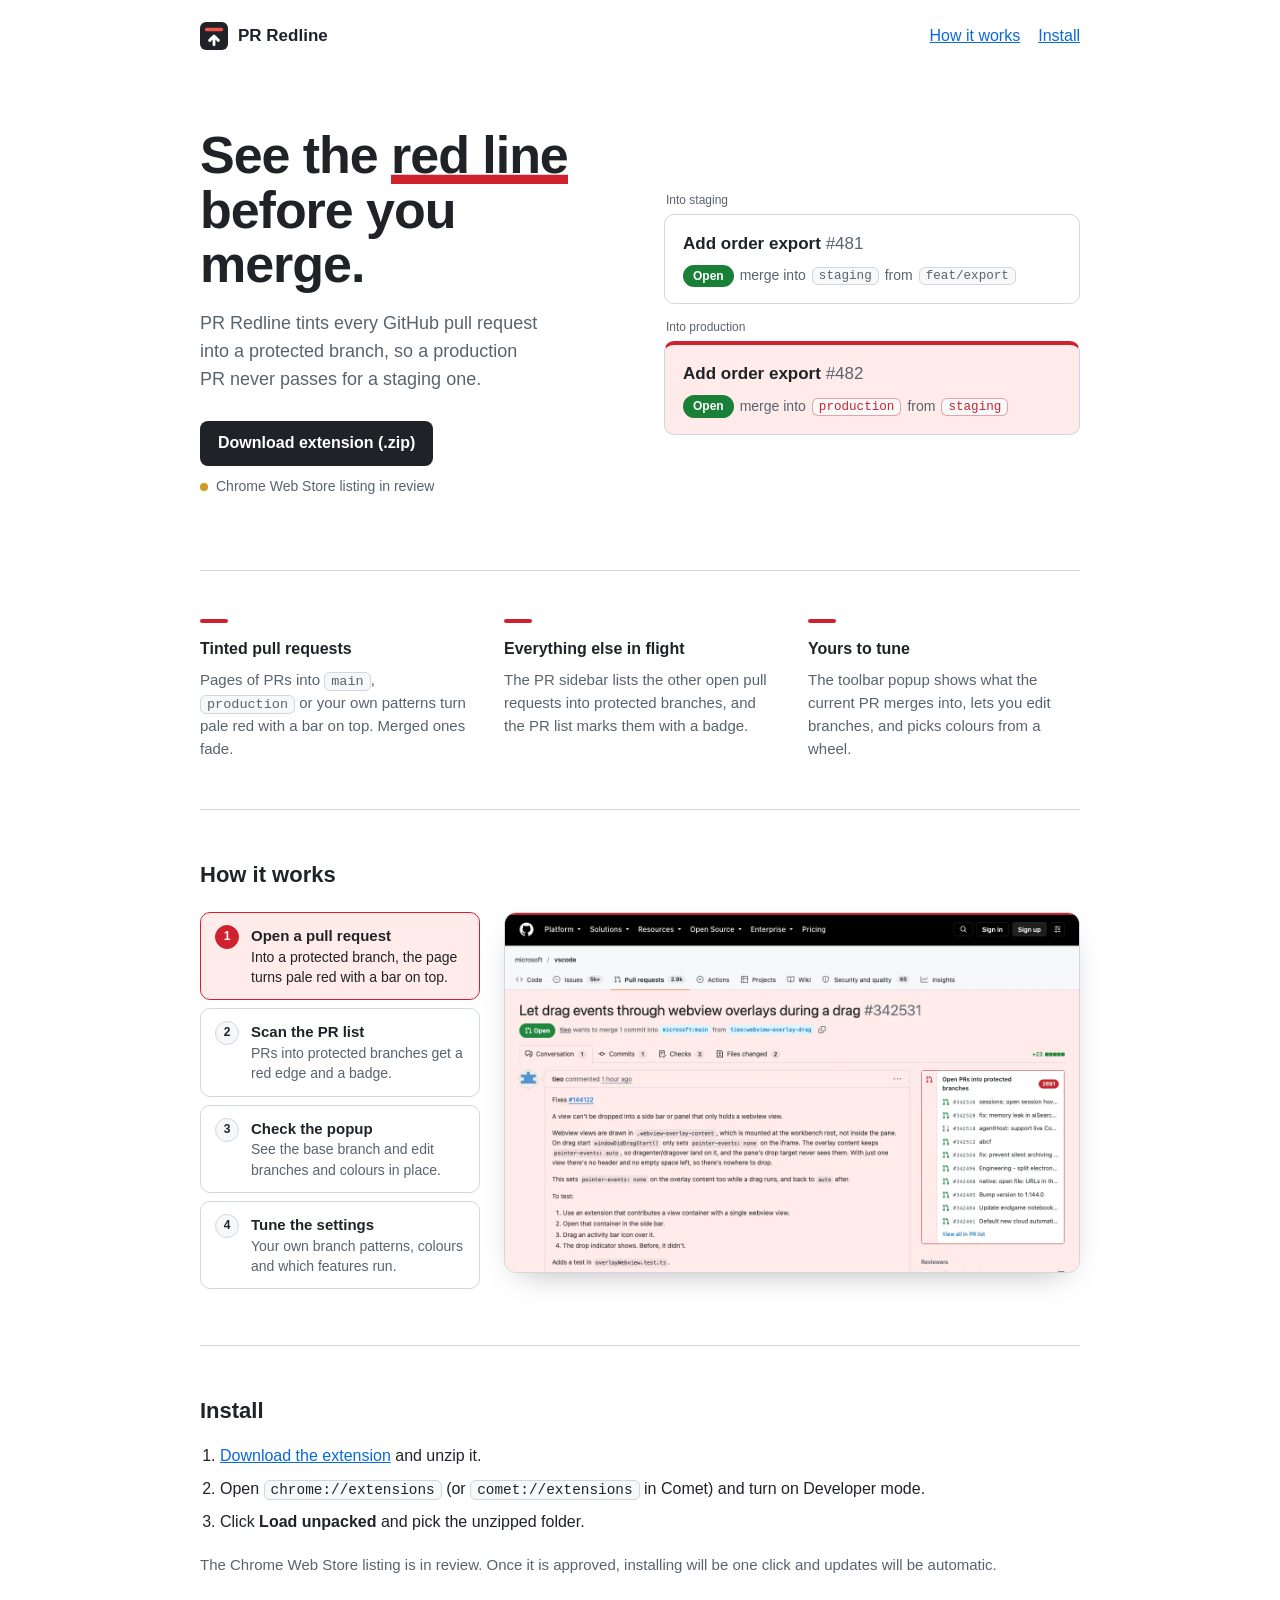
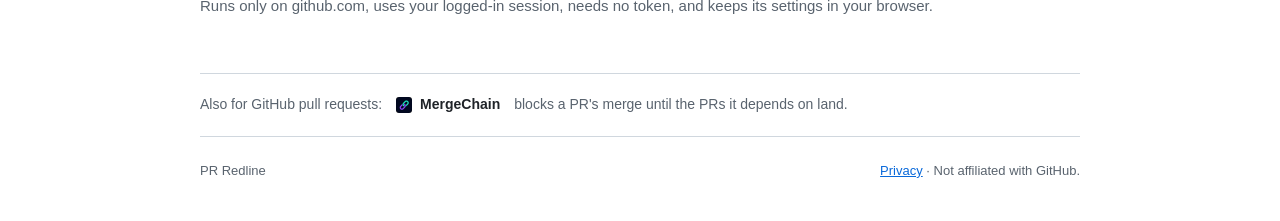
==== docs/index.html @ 275f93c8 "Add How it works gallery with step tabs and full-size zoom Co-Authored-By: Claude Code <noreply@anth" ====
<!doctype html>
<html lang="en">
  <head>
    <meta charset="utf-8" />
    <meta name="viewport" content="width=device-width, initial-scale=1" />
    <title>PR Redline</title>
    <meta name="description" content="A browser extension that tints GitHub pull requests into protected branches, so a production PR never passes for a staging one." />
    <link rel="icon" href="favicon.png" />
    <style>
      :root {
        color-scheme: light dark;
        --fg: #1f2328; --muted: #59636e; --border: #d0d7de; --canvas: #ffffff; --subtle: #f6f8fa;
        --accent: #0969da; --red: #cf222e; --tint: #ffebe9; --ok: #1a7f37;
      }
      @media (prefers-color-scheme: dark) {
        :root {
          --fg: #e6edf3; --muted: #8b949e; --border: #30363d; --canvas: #0d1117; --subtle: #161b22;
          --accent: #2f81f7; --red: #f85149; --tint: #2d1215; --ok: #3fb950;
        }
      }
      * { box-sizing: border-box; }
      body { margin: 0; background: var(--canvas); color: var(--fg); font: 16px/1.55 -apple-system, BlinkMacSystemFont, 'Segoe UI', sans-serif; }
      code { font: 0.9em ui-monospace, SFMono-Regular, Menlo, monospace; padding: 1px 6px; border-radius: 6px; background: var(--subtle); border: 1px solid var(--border); }
      a { color: var(--accent); }
      .wrap { max-width: 920px; margin: 0 auto; padding: 0 20px; }

      .top { display: flex; align-items: center; justify-content: space-between; padding: 22px 0; }
      .nav { display: flex; gap: 18px; }
      .brand { display: flex; align-items: center; gap: 10px; font-weight: 700; font-size: 17px; color: inherit; text-decoration: none; }

      .hero { display: grid; grid-template-columns: 1fr 1fr; gap: 48px; align-items: center; padding: 56px 0 72px; }
      h1 { font-size: clamp(34px, 5vw, 52px); line-height: 1.05; letter-spacing: -0.02em; margin: 0 0 18px; }
      h1 span { box-shadow: inset 0 -0.18em 0 var(--red); }
      .lead { font-size: 18px; color: var(--muted); margin: 0 0 28px; max-width: 34ch; }
      .actions { display: flex; flex-wrap: wrap; align-items: center; gap: 10px 14px; }
      .review { display: inline-flex; align-items: center; gap: 8px; font-size: 14px; color: var(--muted); }
      .review::before { content: ""; width: 8px; height: 8px; border-radius: 50%; background: #d29922; }
      .cta { display: inline-block; padding: 10px 18px; border-radius: 8px; background: var(--fg); color: var(--canvas); font-weight: 600; text-decoration: none; }

      /* Two PR headers, before and after: the product in one picture. */
      .demo { display: grid; gap: 14px; }
      .pr { border: 1px solid var(--border); border-radius: 10px; padding: 16px 18px; background: var(--canvas); font-size: 14px; }
      .pr.hot { background: var(--tint); border-top: 4px solid var(--red); }
      .pr .title { font-size: 17px; font-weight: 600; margin-bottom: 8px; }
      .pr .title b { color: var(--muted); font-weight: 400; }
      .pr .meta { display: flex; flex-wrap: wrap; align-items: center; gap: 6px; color: var(--muted); }
      .state { padding: 2px 10px; border-radius: 999px; background: var(--ok); color: #fff; font-weight: 600; font-size: 12px; }
      .pr.hot .meta code { color: var(--red); border-color: color-mix(in srgb, var(--red) 40%, transparent); }
      .label { font-size: 12px; color: var(--muted); margin: 0 0 4px 2px; }

      .features { display: grid; grid-template-columns: repeat(3, 1fr); gap: 32px; padding: 48px 0; border-top: 1px solid var(--border); }
      .features h2 { font-size: 16px; margin: 0 0 6px; }
      .features p { margin: 0; color: var(--muted); font-size: 15px; }
      .features i { display: block; width: 28px; height: 4px; border-radius: 2px; background: var(--red); margin-bottom: 14px; }

      /* How it works: numbered steps drive one large screenshot; click it to zoom. */
      .how { padding: 48px 0 56px; border-top: 1px solid var(--border); }
      .how h2 { font-size: 22px; margin: 0 0 20px; }
      .tour { display: grid; grid-template-columns: 280px 1fr; gap: 24px; align-items: start; }
      .steps { list-style: none; margin: 0; padding: 0; display: grid; gap: 8px; }
      .steps button { display: flex; gap: 12px; width: 100%; text-align: left; padding: 12px 14px; border: 1px solid var(--border); border-radius: 10px; background: var(--canvas); color: var(--muted); font: inherit; font-size: 14px; line-height: 1.45; cursor: pointer; }
      .steps button:hover { background: var(--subtle); }
      .steps button[aria-selected="true"] { border-color: var(--red); background: var(--tint); color: var(--fg); }
      .steps b { flex: none; display: grid; place-items: center; width: 24px; height: 24px; border-radius: 50%; background: var(--subtle); border: 1px solid var(--border); font-size: 12px; color: var(--fg); }
      .steps button[aria-selected="true"] b { background: var(--red); border-color: var(--red); color: #fff; }
      .steps strong { display: block; color: var(--fg); font-size: 15px; }
      .stage { display: block; padding: 0; border: 1px solid var(--border); border-radius: 12px; overflow: hidden; background: var(--subtle); cursor: zoom-in; box-shadow: 0 12px 32px -16px rgb(0 0 0 / 0.35); }
      .stage img { display: block; width: 100%; height: auto; transition: opacity 0.18s; }
      .stage img.swap { opacity: 0; }
      .zoom { padding: 0; border: 0; border-radius: 12px; max-width: min(1280px, 96vw); background: var(--canvas); }
      .zoom::backdrop { background: rgb(0 0 0 / 0.7); }
      .zoom img { display: block; width: 100%; height: auto; }
      .zoom form { position: absolute; top: 8px; right: 8px; }
      .zoom form button { width: 32px; height: 32px; border: 0; border-radius: 50%; background: rgb(0 0 0 / 0.6); color: #fff; font-size: 20px; line-height: 1; cursor: pointer; }

      .install { padding: 48px 0 56px; border-top: 1px solid var(--border); }
      .install h2 { font-size: 22px; margin: 0 0 16px; }
      .install ol { margin: 0; padding-left: 20px; display: grid; gap: 8px; }
      .install p { color: var(--muted); margin: 18px 0 0; font-size: 15px; }

      footer { padding: 24px 0 40px; border-top: 1px solid var(--border); color: var(--muted); font-size: 13px; display: flex; flex-wrap: wrap; justify-content: space-between; gap: 8px; }

      /* Sibling tools by the same author: one quiet row above the footer. */
      .stack { display: flex; flex-wrap: wrap; align-items: center; gap: 6px 14px; padding: 20px 0; border-top: 1px solid var(--border); color: var(--muted); font-size: 14px; }
      .stack a { display: inline-flex; align-items: center; gap: 8px; color: var(--fg); font-weight: 600; text-decoration: none; }
      .stack a:hover { text-decoration: underline; }
      .stack img { border-radius: 3px; }

      @media (max-width: 720px) {
        .hero { grid-template-columns: 1fr; gap: 36px; padding: 32px 0 48px; }
        .features { grid-template-columns: 1fr; gap: 24px; }
        .tour { grid-template-columns: 1fr; }
        .stage { order: -1; }
      }
      @media (prefers-reduced-motion: reduce) { .stage img { transition: none; } }
    </style>
  </head>
  <body>
    <div class="wrap">
      <header class="top">
        <a class="brand" href="#"><img src="icon.svg" width="28" height="28" alt="" />PR Redline</a>
        <nav class="nav"><a href="#how">How it works</a><a href="#install">Install</a></nav>
      </header>

      <main>
        <section class="hero">
          <div>
            <h1>See the <span>red line</span> before you merge.</h1>
            <p class="lead">PR Redline tints every GitHub pull request into a protected branch, so a production PR never passes for a staging one.</p>
            <div class="actions">
              <a class="cta" href="https://github.com/oleg-koval/production-pr-warning/releases/download/v1.4.0/pr-redline-1.4.0.zip">Download extension (.zip)</a>
              <span class="review">Chrome Web Store listing in review</span>
            </div>
          </div>
          <div class="demo" aria-label="Example: the same pull request header with and without the redline">
            <div>
              <p class="label">Into staging</p>
              <div class="pr">
                <div class="title">Add order export <b>#481</b></div>
                <div class="meta"><span class="state">Open</span> merge into <code>staging</code> from <code>feat/export</code></div>
              </div>
            </div>
            <div>
              <p class="label">Into production</p>
              <div class="pr hot">
                <div class="title">Add order export <b>#482</b></div>
                <div class="meta"><span class="state">Open</span> merge into <code>production</code> from <code>staging</code></div>
              </div>
            </div>
          </div>
        </section>

        <section class="features" aria-label="Features">
          <div>
            <i></i>
            <h2>Tinted pull requests</h2>
            <p>Pages of PRs into <code>main</code>, <code>production</code> or your own patterns turn pale red with a bar on top. Merged ones fade.</p>
          </div>
          <div>
            <i></i>
            <h2>Everything else in flight</h2>
            <p>The PR sidebar lists the other open pull requests into protected branches, and the PR list marks them with a badge.</p>
          </div>
          <div>
            <i></i>
            <h2>Yours to tune</h2>
            <p>The toolbar popup shows what the current PR merges into, lets you edit branches, and picks colours from a wheel.</p>
          </div>
        </section>

        <section class="how" id="how" aria-label="How it works">
          <h2>How it works</h2>
          <div class="tour">
            <ol class="steps" role="tablist">
              <li><button role="tab" aria-selected="true" data-shot="shots/01-pull.webp" data-alt="A GitHub pull request into production, tinted pale red with a red bar on top"><b>1</b><span><strong>Open a pull request</strong>Into a protected branch, the page turns pale red with a bar on top.</span></button></li>
              <li><button role="tab" aria-selected="false" data-shot="shots/02-list.webp" data-alt="The GitHub pull request list with protected-base PRs marked by a red edge and badge"><b>2</b><span><strong>Scan the PR list</strong>PRs into protected branches get a red edge and a badge.</span></button></li>
              <li><button role="tab" aria-selected="false" data-shot="shots/03-popup.webp" data-alt="The toolbar popup showing the base branch, protected branches and colours"><b>3</b><span><strong>Check the popup</strong>See the base branch and edit branches and colours in place.</span></button></li>
              <li><button role="tab" aria-selected="false" data-shot="shots/04-options.webp" data-alt="The settings page with branch patterns and feature toggles"><b>4</b><span><strong>Tune the settings</strong>Your own branch patterns, colours and which features run.</span></button></li>
            </ol>
            <button class="stage" type="button" aria-label="Open screenshot full size">
              <img src="shots/01-pull.webp" width="1280" height="800" alt="A GitHub pull request into production, tinted pale red with a red bar on top" />
            </button>
          </div>
          <dialog class="zoom" aria-label="Screenshot full size">
            <form method="dialog"><button aria-label="Close">×</button></form>
            <img alt="" />
          </dialog>
        </section>

        <section class="install" id="install">
          <h2>Install</h2>
          <ol>
            <li><a href="https://github.com/oleg-koval/production-pr-warning/releases/download/v1.4.0/pr-redline-1.4.0.zip">Download the extension</a> and unzip it.</li>
            <li>Open <code>chrome://extensions</code> (or <code>comet://extensions</code> in Comet) and turn on Developer mode.</li>
            <li>Click <strong>Load unpacked</strong> and pick the unzipped folder.</li>
          </ol>
          <p>The Chrome Web Store listing is in review. Once it is approved, installing will be one click and updates will be automatic.</p>
          <p>Runs only on github.com, uses your logged-in session, needs no token, and keeps its settings in your browser.</p>
        </section>
      </main>

      <aside class="stack" aria-label="Related tools">
        <span>Also for GitHub pull requests:</span>
        <a href="https://mergechain.dev"><img src="mergechain-32.png" width="16" height="16" alt="" />MergeChain</a>
        <span>blocks a PR's merge until the PRs it depends on land.</span>
      </aside>

      <footer>
        <span>PR Redline</span>
        <span><a href="privacy.html">Privacy</a> · Not affiliated with GitHub.</span>
      </footer>
    </div>
    <script>
      const tabs = [...document.querySelectorAll('.steps button')];
      const shot = document.querySelector('.stage img');
      const zoom = document.querySelector('.zoom');
      // Preload so switching steps never flashes an empty frame.
      tabs.forEach((t) => { new Image().src = t.dataset.shot; });

      function select(tab) {
        tabs.forEach((t) => t.setAttribute('aria-selected', String(t === tab)));
        if (shot.getAttribute('src') === tab.dataset.shot) return;
        shot.classList.add('swap');
        setTimeout(() => {
          shot.src = tab.dataset.shot;
          shot.alt = tab.dataset.alt;
          shot.classList.remove('swap');
        }, 180);
      }

      tabs.forEach((t, i) => {
        t.addEventListener('click', () => select(t));
        t.addEventListener('keydown', (e) => {
          const step = { ArrowDown: 1, ArrowRight: 1, ArrowUp: -1, ArrowLeft: -1 }[e.key];
          if (!step) return;
          e.preventDefault();
          const next = tabs[(i + step + tabs.length) % tabs.length];
          next.focus();
          select(next);
        });
      });

      document.querySelector('.stage').addEventListener('click', () => {
        const img = zoom.querySelector('img');
        img.src = shot.src;
        img.alt = shot.alt;
        zoom.showModal();
      });
      zoom.addEventListener('click', (e) => { if (e.target === zoom) zoom.close(); });
    </script>
  </body>
</html>
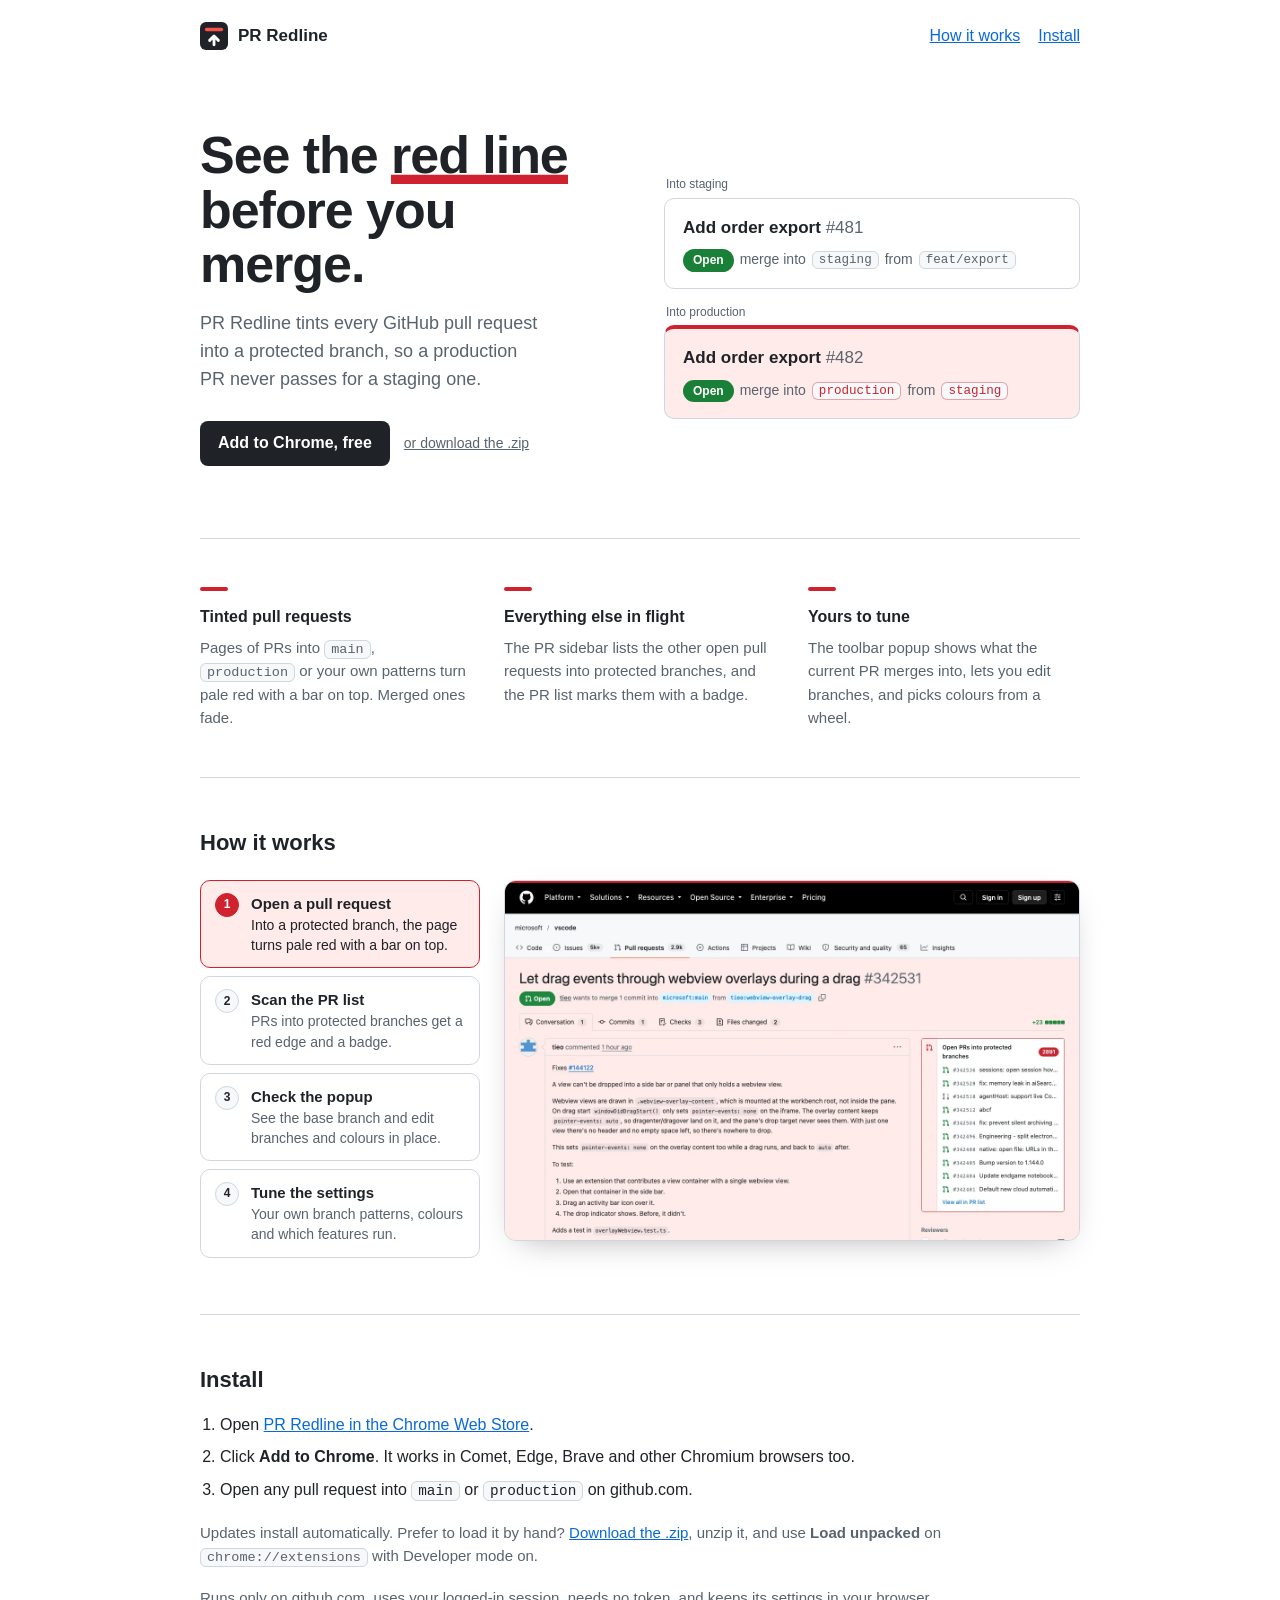
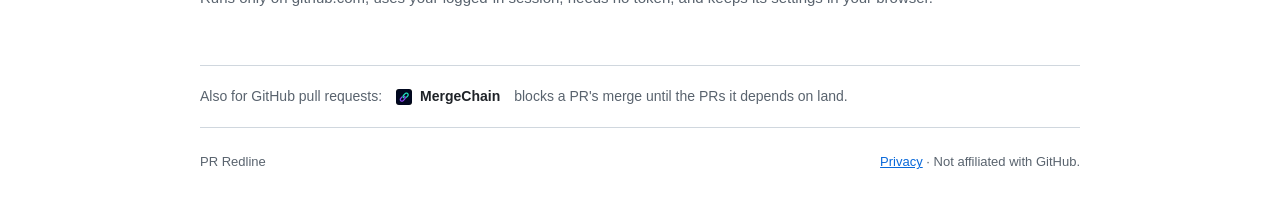
==== commit 931ee1a3: "docs: point install at the approved Chrome Web Store listing Co-Authored-By: Claude Code <noreply@an" ====
--- a/docs/index.html
+++ b/docs/index.html
@@ -33,8 +33,7 @@
       h1 span { box-shadow: inset 0 -0.18em 0 var(--red); }
       .lead { font-size: 18px; color: var(--muted); margin: 0 0 28px; max-width: 34ch; }
       .actions { display: flex; flex-wrap: wrap; align-items: center; gap: 10px 14px; }
-      .review { display: inline-flex; align-items: center; gap: 8px; font-size: 14px; color: var(--muted); }
-      .review::before { content: ""; width: 8px; height: 8px; border-radius: 50%; background: #d29922; }
+      .alt { font-size: 14px; color: var(--muted); }
       .cta { display: inline-block; padding: 10px 18px; border-radius: 8px; background: var(--fg); color: var(--canvas); font-weight: 600; text-decoration: none; }
 
       /* Two PR headers, before and after: the product in one picture. */
@@ -108,8 +107,8 @@
             <h1>See the <span>red line</span> before you merge.</h1>
             <p class="lead">PR Redline tints every GitHub pull request into a protected branch, so a production PR never passes for a staging one.</p>
             <div class="actions">
-              <a class="cta" href="https://github.com/oleg-koval/production-pr-warning/releases/download/v1.4.0/pr-redline-1.4.0.zip">Download extension (.zip)</a>
-              <span class="review">Chrome Web Store listing in review</span>
+              <a class="cta" href="https://chromewebstore.google.com/detail/pr-redline-production-pr/bddnpilanolcofleogjnpceflakmpgea">Add to Chrome, free</a>
+              <a class="alt" href="https://github.com/oleg-koval/production-pr-warning/releases/download/v1.4.0/pr-redline-1.4.0.zip">or download the .zip</a>
             </div>
           </div>
           <div class="demo" aria-label="Example: the same pull request header with and without the redline">
@@ -170,11 +169,11 @@
         <section class="install" id="install">
           <h2>Install</h2>
           <ol>
-            <li><a href="https://github.com/oleg-koval/production-pr-warning/releases/download/v1.4.0/pr-redline-1.4.0.zip">Download the extension</a> and unzip it.</li>
-            <li>Open <code>chrome://extensions</code> (or <code>comet://extensions</code> in Comet) and turn on Developer mode.</li>
-            <li>Click <strong>Load unpacked</strong> and pick the unzipped folder.</li>
+            <li>Open <a href="https://chromewebstore.google.com/detail/pr-redline-production-pr/bddnpilanolcofleogjnpceflakmpgea">PR Redline in the Chrome Web Store</a>.</li>
+            <li>Click <strong>Add to Chrome</strong>. It works in Comet, Edge, Brave and other Chromium browsers too.</li>
+            <li>Open any pull request into <code>main</code> or <code>production</code> on github.com.</li>
           </ol>
-          <p>The Chrome Web Store listing is in review. Once it is approved, installing will be one click and updates will be automatic.</p>
+          <p>Updates install automatically. Prefer to load it by hand? <a href="https://github.com/oleg-koval/production-pr-warning/releases/download/v1.4.0/pr-redline-1.4.0.zip">Download the .zip</a>, unzip it, and use <strong>Load unpacked</strong> on <code>chrome://extensions</code> with Developer mode on.</p>
           <p>Runs only on github.com, uses your logged-in session, needs no token, and keeps its settings in your browser.</p>
         </section>
       </main>
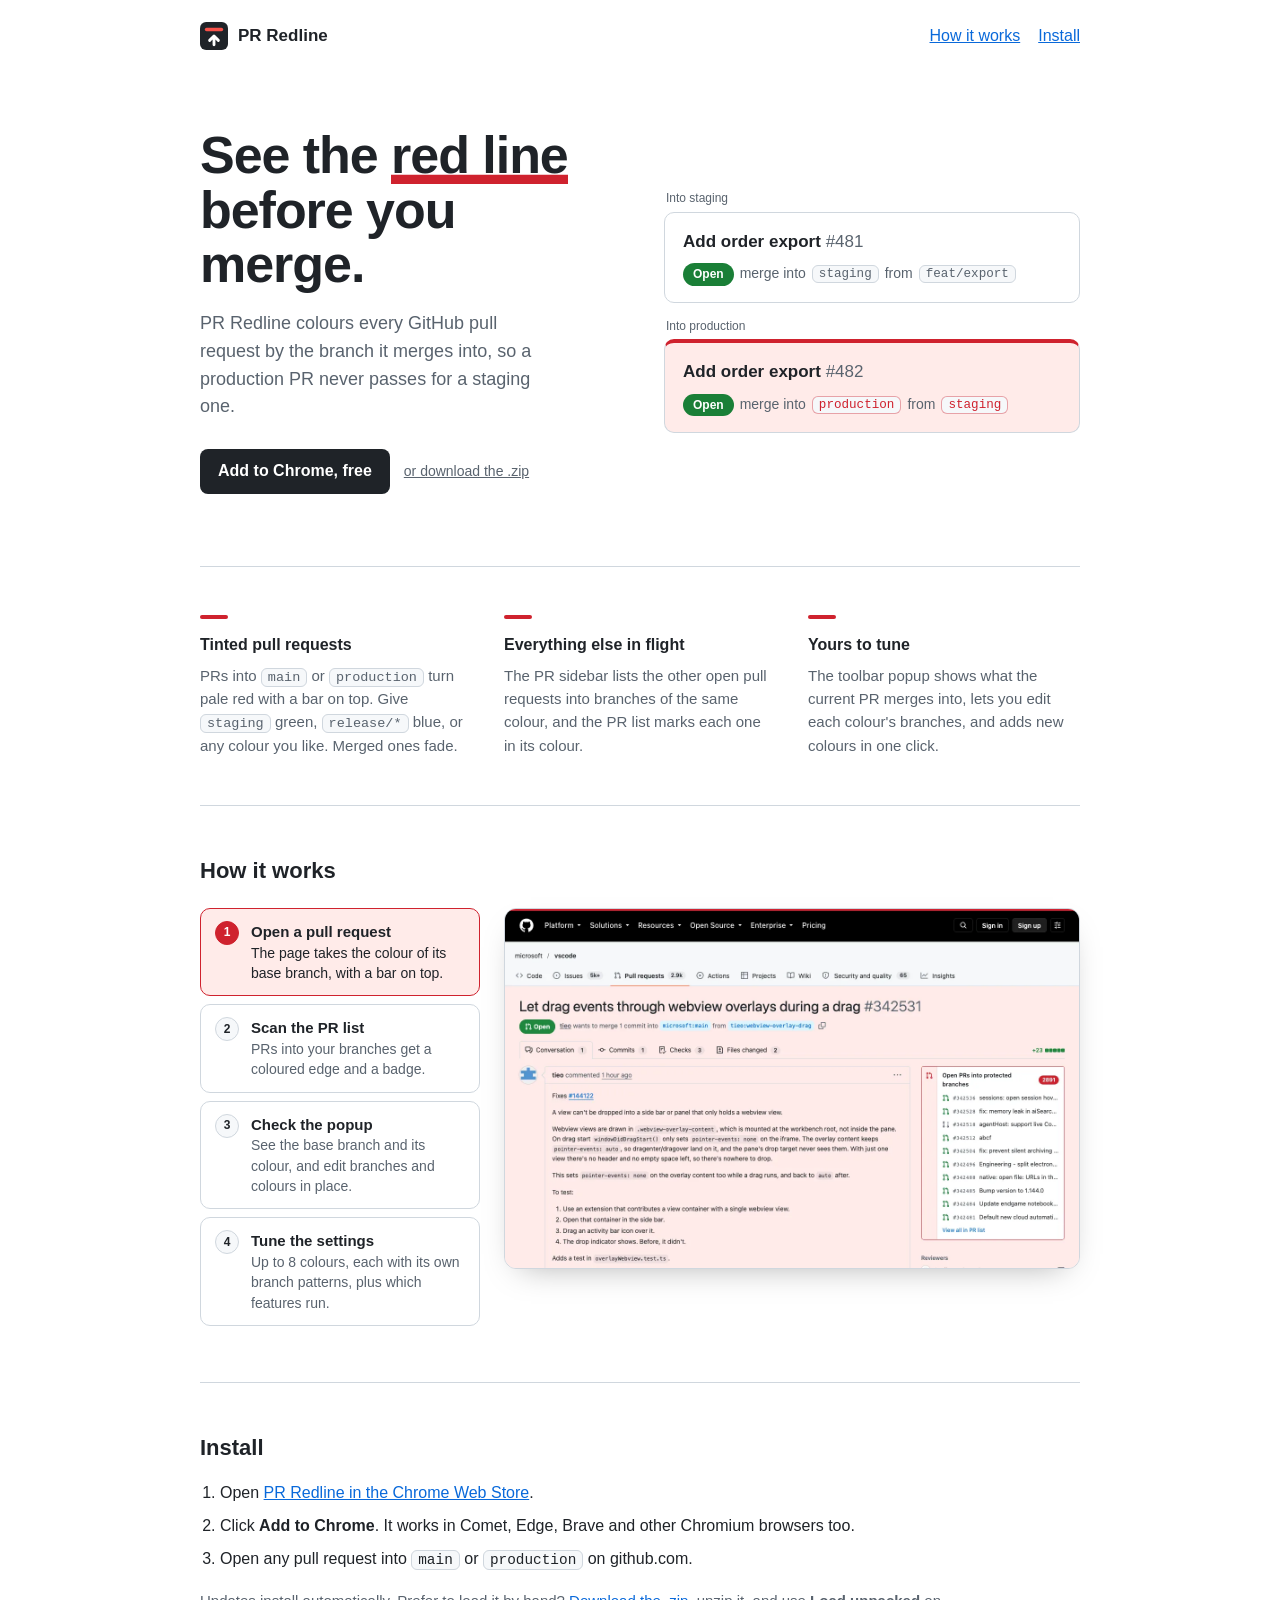
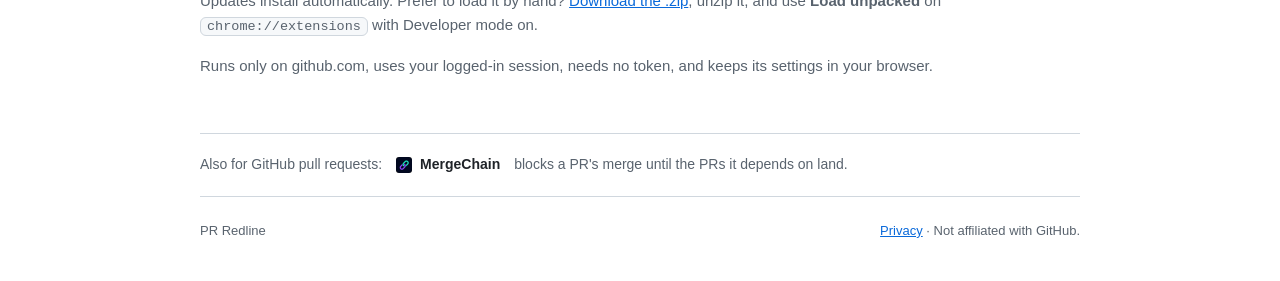
==== commit 5f50ebbc: "docs: changelog, website, store copy and screenshots for 1.5.0 The README, website and store listing" ====
--- a/docs/index.html
+++ b/docs/index.html
@@ -4,7 +4,7 @@
     <meta charset="utf-8" />
     <meta name="viewport" content="width=device-width, initial-scale=1" />
     <title>PR Redline</title>
-    <meta name="description" content="A browser extension that tints GitHub pull requests into protected branches, so a production PR never passes for a staging one." />
+    <meta name="description" content="A browser extension that colours GitHub pull requests by their base branch: red for production, green for staging, or your own colours." />
     <link rel="icon" href="favicon.png" />
     <style>
       :root {
@@ -105,10 +105,10 @@
         <section class="hero">
           <div>
             <h1>See the <span>red line</span> before you merge.</h1>
-            <p class="lead">PR Redline tints every GitHub pull request into a protected branch, so a production PR never passes for a staging one.</p>
+            <p class="lead">PR Redline colours every GitHub pull request by the branch it merges into, so a production PR never passes for a staging one.</p>
             <div class="actions">
               <a class="cta" href="https://chromewebstore.google.com/detail/pr-redline-production-pr/bddnpilanolcofleogjnpceflakmpgea">Add to Chrome, free</a>
-              <a class="alt" href="https://github.com/oleg-koval/production-pr-warning/releases/download/v1.4.0/pr-redline-1.4.0.zip">or download the .zip</a>
+              <a class="alt" href="https://github.com/oleg-koval/production-pr-warning/releases/download/v1.5.0/pr-redline-1.5.0.zip">or download the .zip</a>
             </div>
           </div>
           <div class="demo" aria-label="Example: the same pull request header with and without the redline">
@@ -133,17 +133,17 @@
           <div>
             <i></i>
             <h2>Tinted pull requests</h2>
-            <p>Pages of PRs into <code>main</code>, <code>production</code> or your own patterns turn pale red with a bar on top. Merged ones fade.</p>
+            <p>PRs into <code>main</code> or <code>production</code> turn pale red with a bar on top. Give <code>staging</code> green, <code>release/*</code> blue, or any colour you like. Merged ones fade.</p>
           </div>
           <div>
             <i></i>
             <h2>Everything else in flight</h2>
-            <p>The PR sidebar lists the other open pull requests into protected branches, and the PR list marks them with a badge.</p>
+            <p>The PR sidebar lists the other open pull requests into branches of the same colour, and the PR list marks each one in its colour.</p>
           </div>
           <div>
             <i></i>
             <h2>Yours to tune</h2>
-            <p>The toolbar popup shows what the current PR merges into, lets you edit branches, and picks colours from a wheel.</p>
+            <p>The toolbar popup shows what the current PR merges into, lets you edit each colour's branches, and adds new colours in one click.</p>
           </div>
         </section>
 
@@ -151,10 +151,10 @@
           <h2>How it works</h2>
           <div class="tour">
             <ol class="steps" role="tablist">
-              <li><button role="tab" aria-selected="true" data-shot="shots/01-pull.webp" data-alt="A GitHub pull request into production, tinted pale red with a red bar on top"><b>1</b><span><strong>Open a pull request</strong>Into a protected branch, the page turns pale red with a bar on top.</span></button></li>
-              <li><button role="tab" aria-selected="false" data-shot="shots/02-list.webp" data-alt="The GitHub pull request list with protected-base PRs marked by a red edge and badge"><b>2</b><span><strong>Scan the PR list</strong>PRs into protected branches get a red edge and a badge.</span></button></li>
-              <li><button role="tab" aria-selected="false" data-shot="shots/03-popup.webp" data-alt="The toolbar popup showing the base branch, protected branches and colours"><b>3</b><span><strong>Check the popup</strong>See the base branch and edit branches and colours in place.</span></button></li>
-              <li><button role="tab" aria-selected="false" data-shot="shots/04-options.webp" data-alt="The settings page with branch patterns and feature toggles"><b>4</b><span><strong>Tune the settings</strong>Your own branch patterns, colours and which features run.</span></button></li>
+              <li><button role="tab" aria-selected="true" data-shot="shots/01-pull.webp" data-alt="A GitHub pull request into production, tinted pale red with a red bar on top"><b>1</b><span><strong>Open a pull request</strong>The page takes the colour of its base branch, with a bar on top.</span></button></li>
+              <li><button role="tab" aria-selected="false" data-shot="shots/02-list.webp" data-alt="The GitHub pull request list with PRs marked by a coloured edge and badge"><b>2</b><span><strong>Scan the PR list</strong>PRs into your branches get a coloured edge and a badge.</span></button></li>
+              <li><button role="tab" aria-selected="false" data-shot="shots/03-popup.webp" data-alt="The toolbar popup showing the base branch, its colour and the branches in each colour"><b>3</b><span><strong>Check the popup</strong>See the base branch and its colour, and edit branches and colours in place.</span></button></li>
+              <li><button role="tab" aria-selected="false" data-shot="shots/04-options.webp" data-alt="The settings page with branch patterns and feature toggles"><b>4</b><span><strong>Tune the settings</strong>Up to 8 colours, each with its own branch patterns, plus which features run.</span></button></li>
             </ol>
             <button class="stage" type="button" aria-label="Open screenshot full size">
               <img src="shots/01-pull.webp" width="1280" height="800" alt="A GitHub pull request into production, tinted pale red with a red bar on top" />
@@ -173,7 +173,7 @@
             <li>Click <strong>Add to Chrome</strong>. It works in Comet, Edge, Brave and other Chromium browsers too.</li>
             <li>Open any pull request into <code>main</code> or <code>production</code> on github.com.</li>
           </ol>
-          <p>Updates install automatically. Prefer to load it by hand? <a href="https://github.com/oleg-koval/production-pr-warning/releases/download/v1.4.0/pr-redline-1.4.0.zip">Download the .zip</a>, unzip it, and use <strong>Load unpacked</strong> on <code>chrome://extensions</code> with Developer mode on.</p>
+          <p>Updates install automatically. Prefer to load it by hand? <a href="https://github.com/oleg-koval/production-pr-warning/releases/download/v1.5.0/pr-redline-1.5.0.zip">Download the .zip</a>, unzip it, and use <strong>Load unpacked</strong> on <code>chrome://extensions</code> with Developer mode on.</p>
           <p>Runs only on github.com, uses your logged-in session, needs no token, and keeps its settings in your browser.</p>
         </section>
       </main>
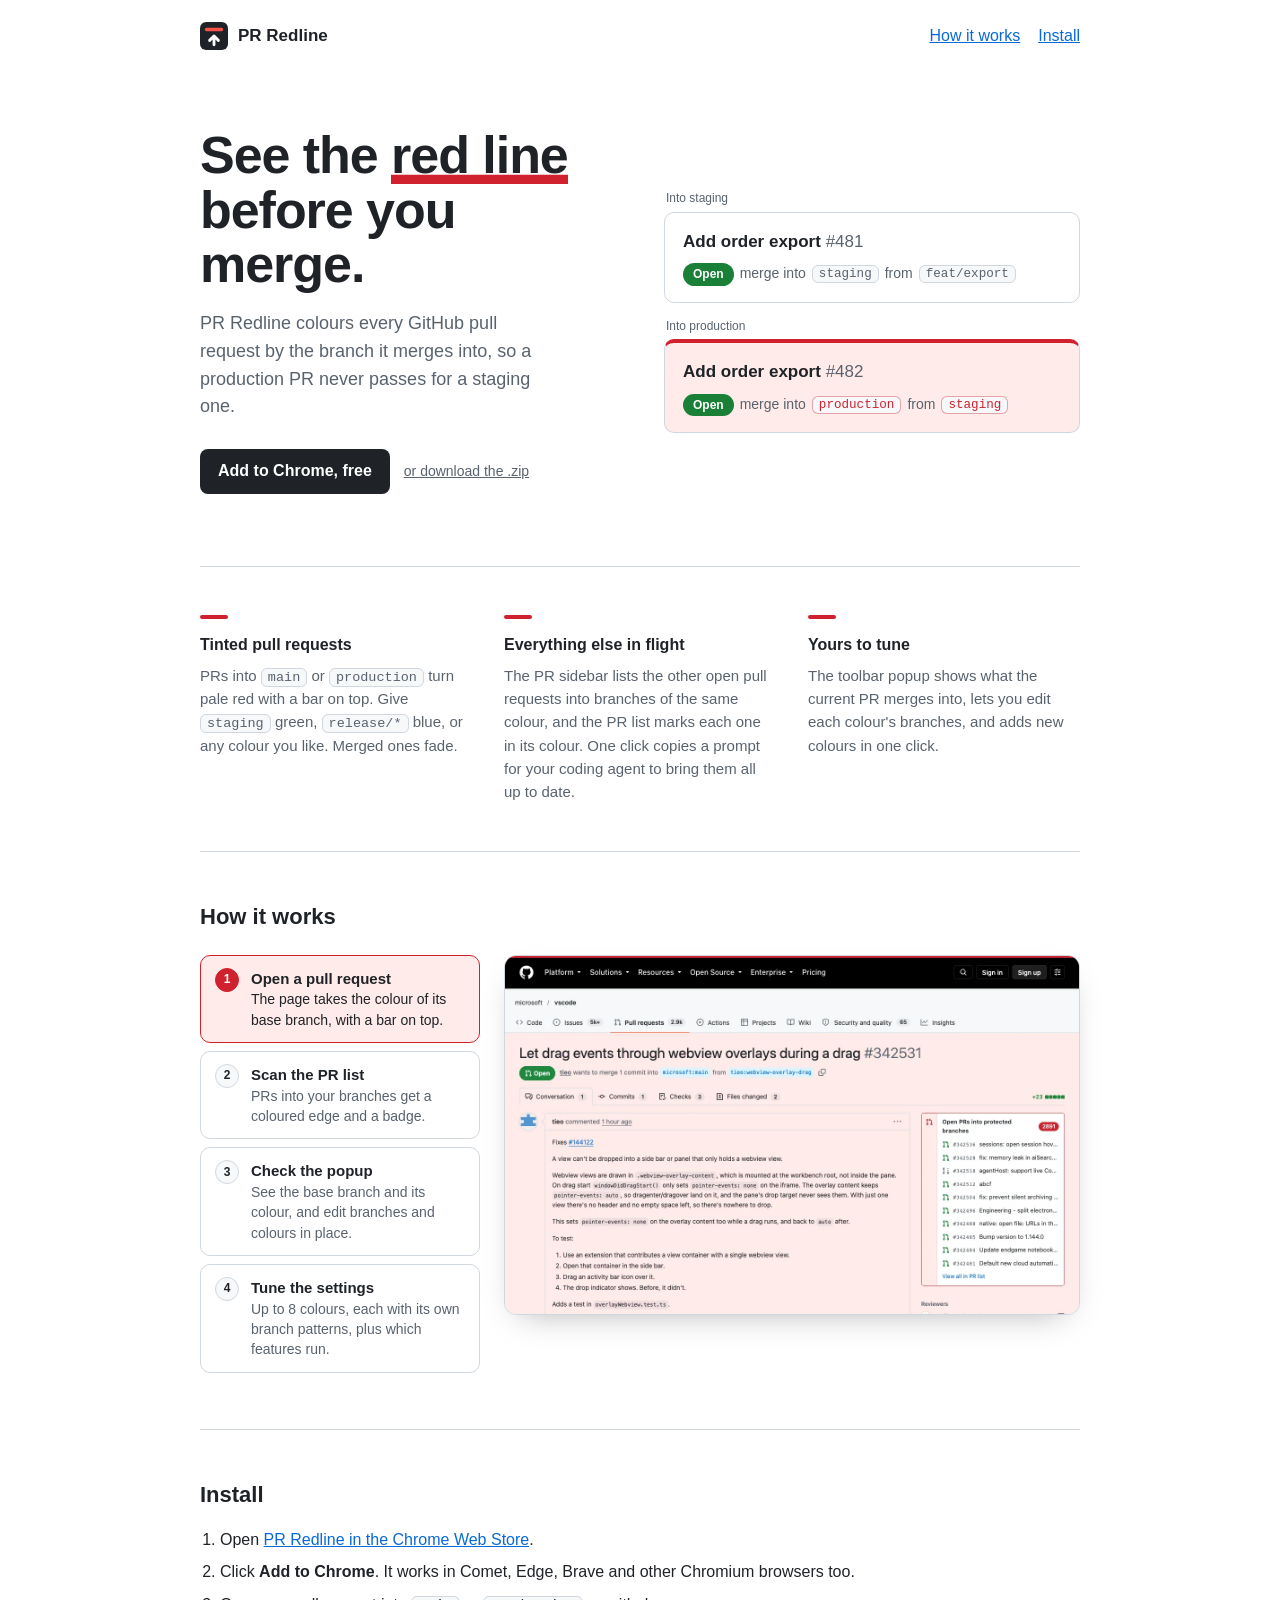
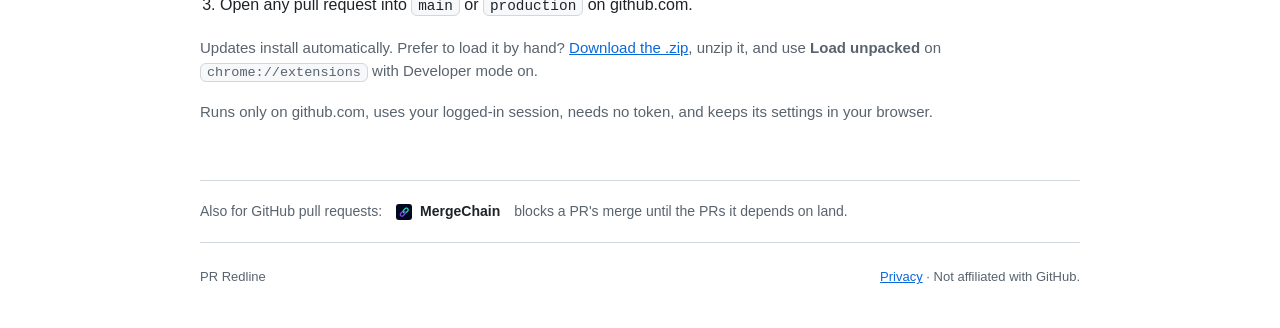
==== commit 8073494e: "feat: agent prompt drawer in the sidebar PR block (1.6.0) Getting every open PR into production merg" ====
--- a/docs/index.html
+++ b/docs/index.html
@@ -108,7 +108,7 @@
             <p class="lead">PR Redline colours every GitHub pull request by the branch it merges into, so a production PR never passes for a staging one.</p>
             <div class="actions">
               <a class="cta" href="https://chromewebstore.google.com/detail/pr-redline-production-pr/bddnpilanolcofleogjnpceflakmpgea">Add to Chrome, free</a>
-              <a class="alt" href="https://github.com/oleg-koval/production-pr-warning/releases/download/v1.5.0/pr-redline-1.5.0.zip">or download the .zip</a>
+              <a class="alt" href="https://github.com/oleg-koval/production-pr-warning/releases/latest">or download the .zip</a>
             </div>
           </div>
           <div class="demo" aria-label="Example: the same pull request header with and without the redline">
@@ -138,7 +138,7 @@
           <div>
             <i></i>
             <h2>Everything else in flight</h2>
-            <p>The PR sidebar lists the other open pull requests into branches of the same colour, and the PR list marks each one in its colour.</p>
+            <p>The PR sidebar lists the other open pull requests into branches of the same colour, and the PR list marks each one in its colour. One click copies a prompt for your coding agent to bring them all up to date.</p>
           </div>
           <div>
             <i></i>
@@ -173,7 +173,7 @@
             <li>Click <strong>Add to Chrome</strong>. It works in Comet, Edge, Brave and other Chromium browsers too.</li>
             <li>Open any pull request into <code>main</code> or <code>production</code> on github.com.</li>
           </ol>
-          <p>Updates install automatically. Prefer to load it by hand? <a href="https://github.com/oleg-koval/production-pr-warning/releases/download/v1.5.0/pr-redline-1.5.0.zip">Download the .zip</a>, unzip it, and use <strong>Load unpacked</strong> on <code>chrome://extensions</code> with Developer mode on.</p>
+          <p>Updates install automatically. Prefer to load it by hand? <a href="https://github.com/oleg-koval/production-pr-warning/releases/latest">Download the .zip</a>, unzip it, and use <strong>Load unpacked</strong> on <code>chrome://extensions</code> with Developer mode on.</p>
           <p>Runs only on github.com, uses your logged-in session, needs no token, and keeps its settings in your browser.</p>
         </section>
       </main>
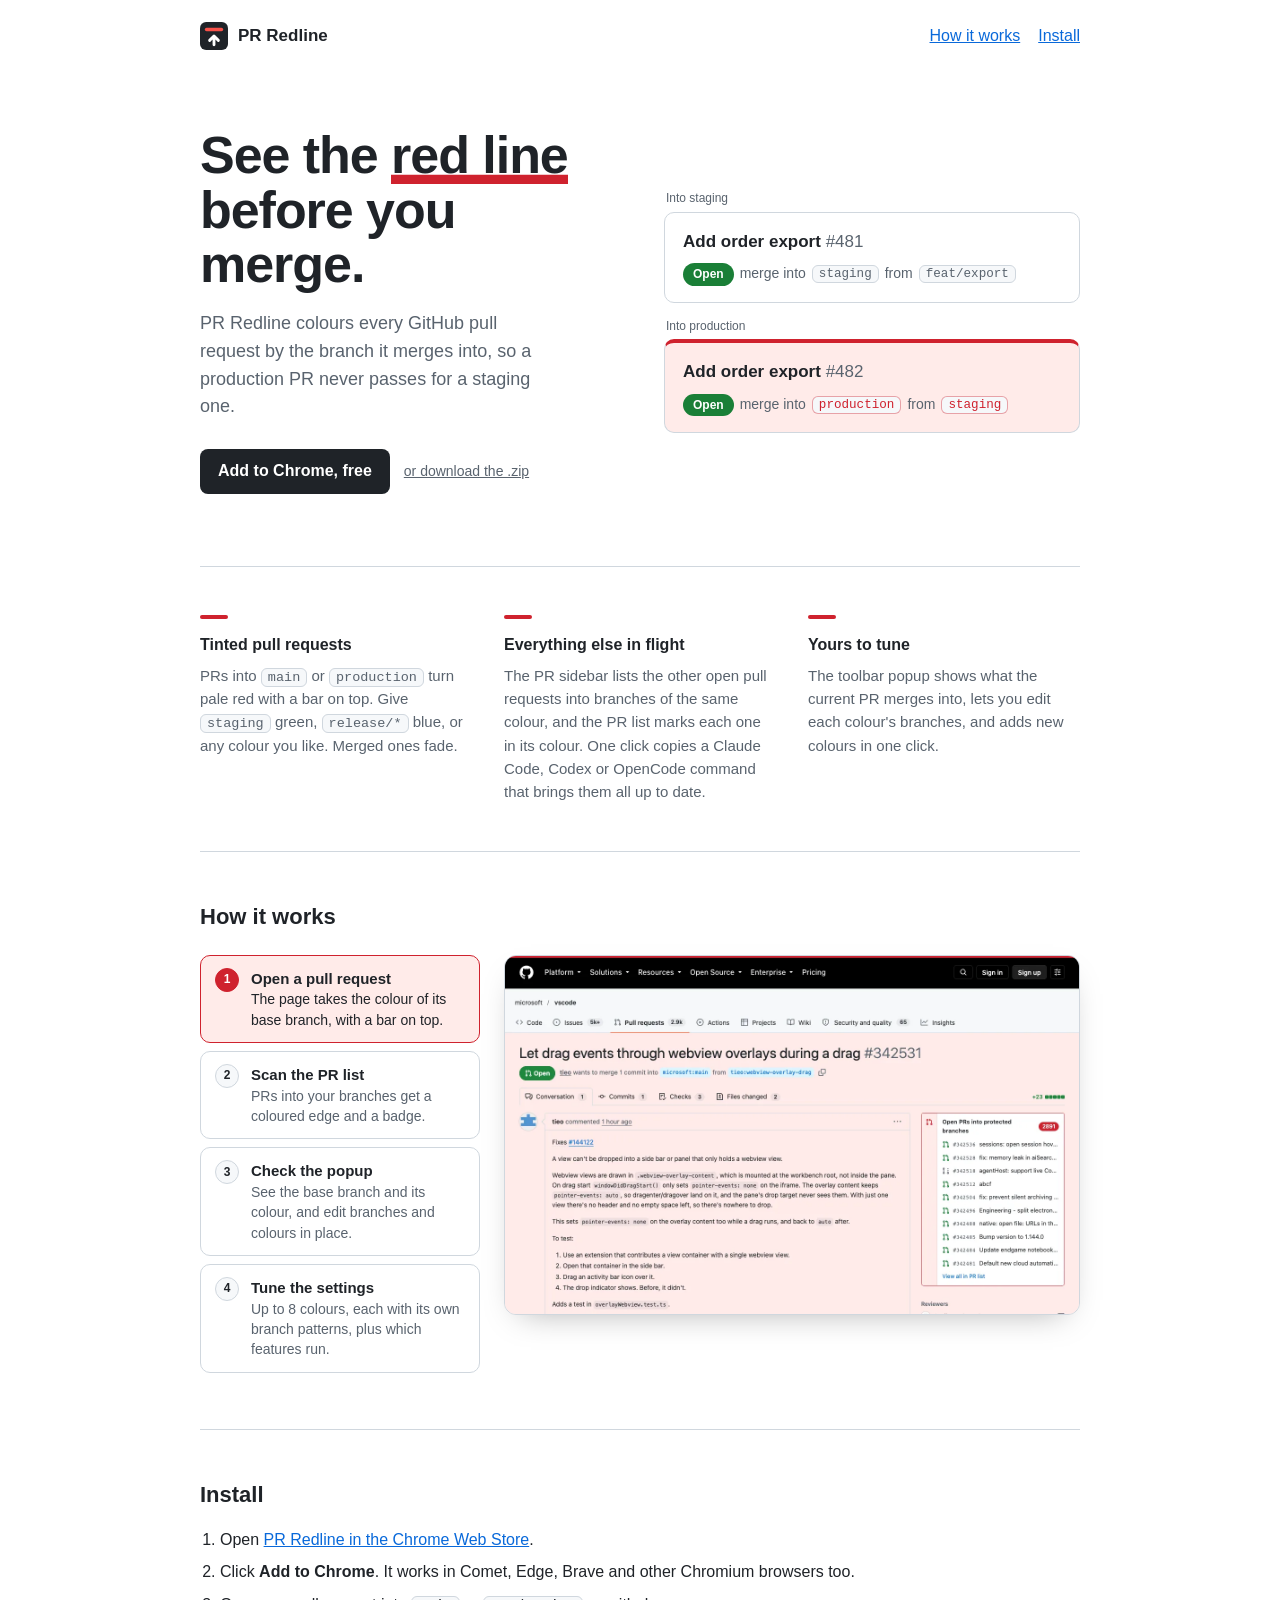
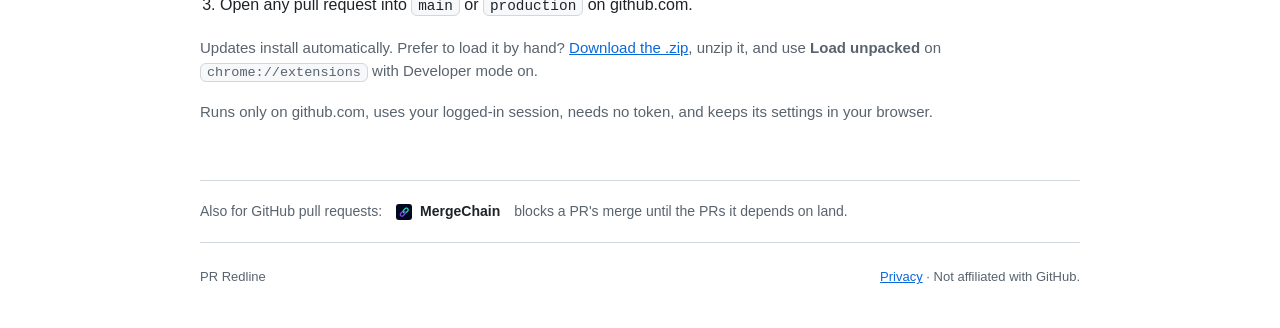
==== commit cf20a795: "feat: copy-ready claude, codex and opencode commands in the agent drawer Pasting a prompt into an ag" ====
--- a/docs/index.html
+++ b/docs/index.html
@@ -138,7 +138,7 @@
           <div>
             <i></i>
             <h2>Everything else in flight</h2>
-            <p>The PR sidebar lists the other open pull requests into branches of the same colour, and the PR list marks each one in its colour. One click copies a prompt for your coding agent to bring them all up to date.</p>
+            <p>The PR sidebar lists the other open pull requests into branches of the same colour, and the PR list marks each one in its colour. One click copies a Claude Code, Codex or OpenCode command that brings them all up to date.</p>
           </div>
           <div>
             <i></i>
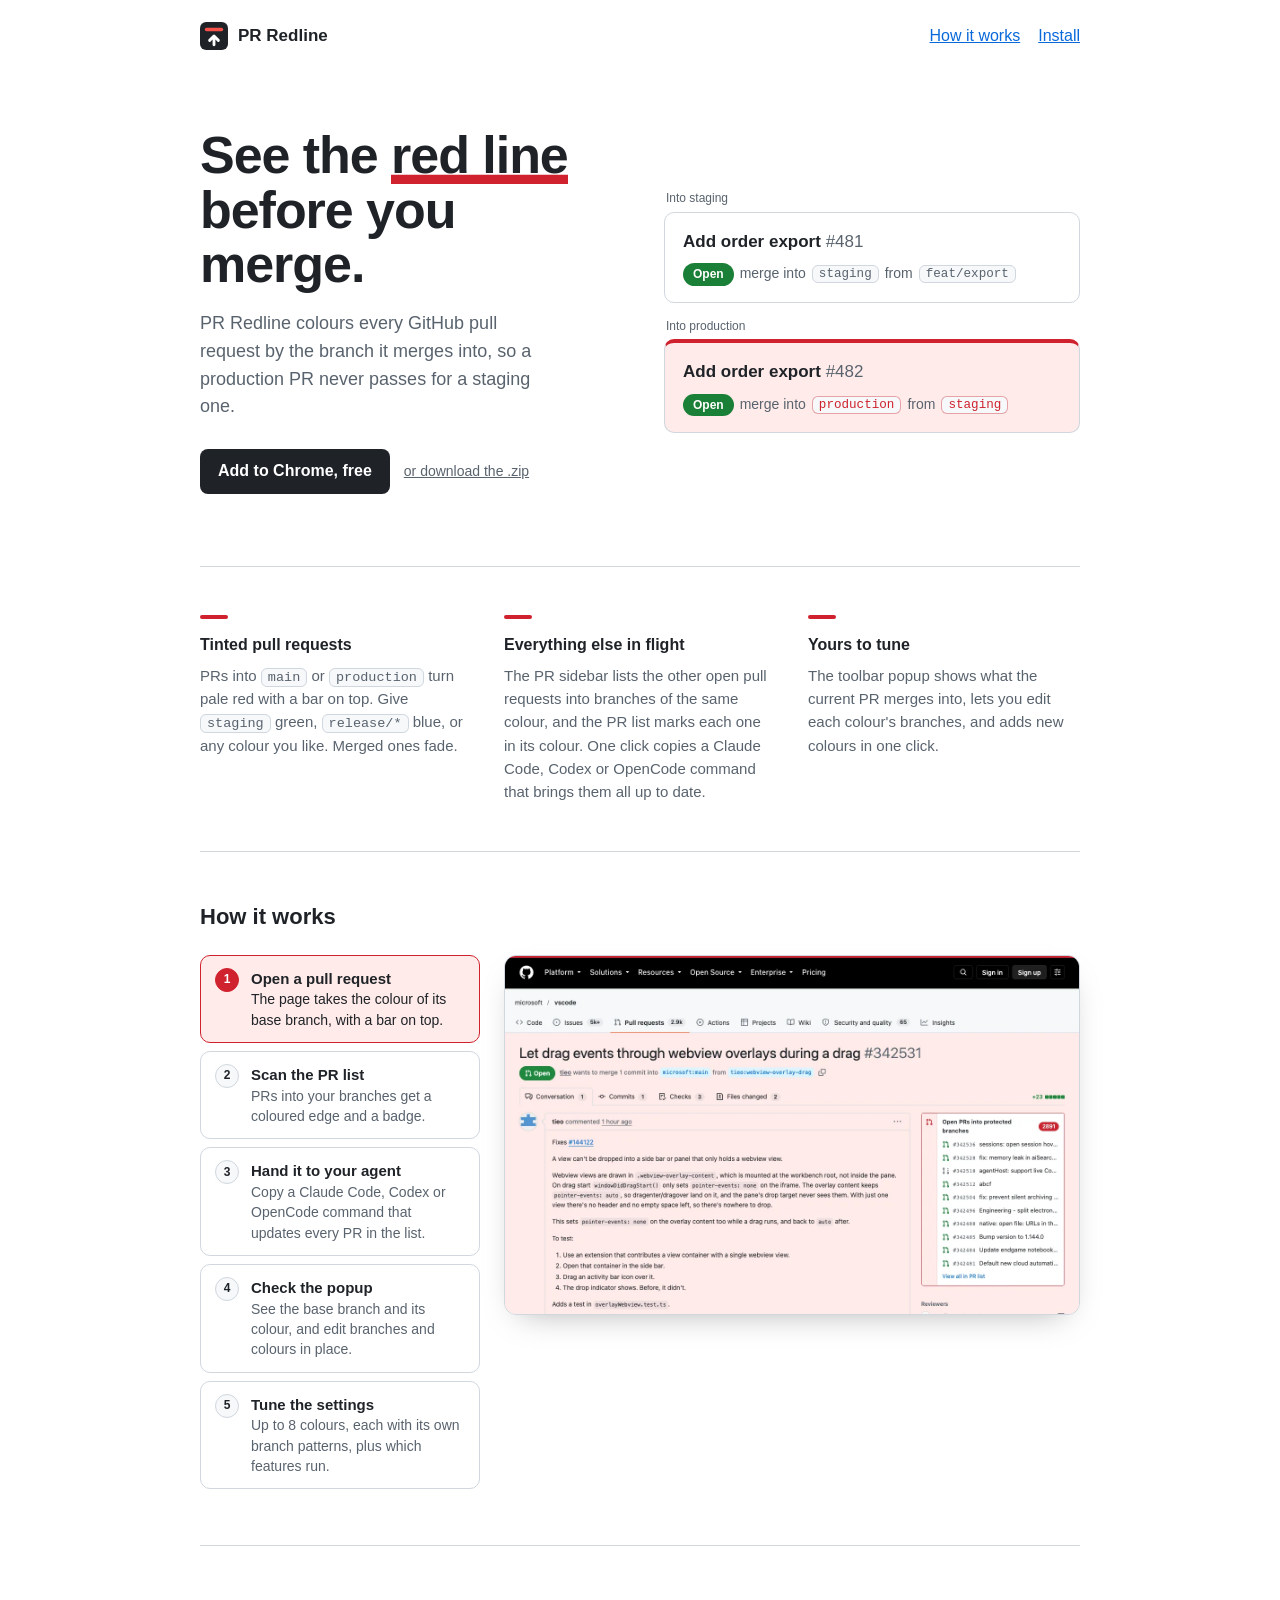
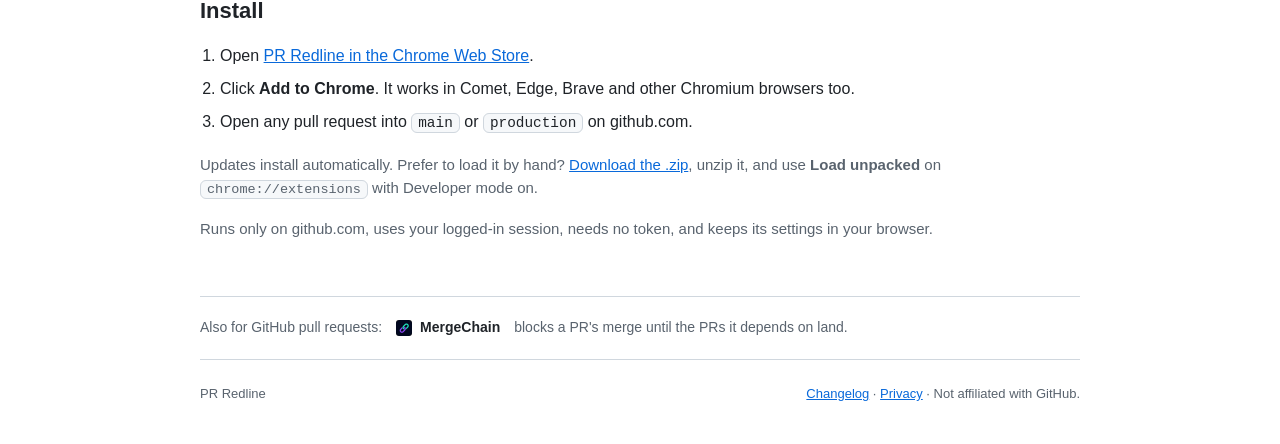
==== commit aba5d16c: "docs: screenshots of the agent drawer for the site and release notes The 1.6.0 drawer had no picture" ====
--- a/docs/index.html
+++ b/docs/index.html
@@ -153,8 +153,9 @@
             <ol class="steps" role="tablist">
               <li><button role="tab" aria-selected="true" data-shot="shots/01-pull.webp" data-alt="A GitHub pull request into production, tinted pale red with a red bar on top"><b>1</b><span><strong>Open a pull request</strong>The page takes the colour of its base branch, with a bar on top.</span></button></li>
               <li><button role="tab" aria-selected="false" data-shot="shots/02-list.webp" data-alt="The GitHub pull request list with PRs marked by a coloured edge and badge"><b>2</b><span><strong>Scan the PR list</strong>PRs into your branches get a coloured edge and a badge.</span></button></li>
-              <li><button role="tab" aria-selected="false" data-shot="shots/03-popup.webp" data-alt="The toolbar popup showing the base branch, its colour and the branches in each colour"><b>3</b><span><strong>Check the popup</strong>See the base branch and its colour, and edit branches and colours in place.</span></button></li>
-              <li><button role="tab" aria-selected="false" data-shot="shots/04-options.webp" data-alt="The settings page with branch patterns and feature toggles"><b>4</b><span><strong>Tune the settings</strong>Up to 8 colours, each with its own branch patterns, plus which features run.</span></button></li>
+              <li><button role="tab" aria-selected="false" data-shot="shots/05-agent.webp" data-alt="The sidebar list of open PRs into main, with the Agent prompt drawer open on the Claude tab and a Copy command button"><b>3</b><span><strong>Hand it to your agent</strong>Copy a Claude Code, Codex or OpenCode command that updates every PR in the list.</span></button></li>
+              <li><button role="tab" aria-selected="false" data-shot="shots/03-popup.webp" data-alt="The toolbar popup showing the base branch, its colour and the branches in each colour"><b>4</b><span><strong>Check the popup</strong>See the base branch and its colour, and edit branches and colours in place.</span></button></li>
+              <li><button role="tab" aria-selected="false" data-shot="shots/04-options.webp" data-alt="The settings page with branch patterns and feature toggles"><b>5</b><span><strong>Tune the settings</strong>Up to 8 colours, each with its own branch patterns, plus which features run.</span></button></li>
             </ol>
             <button class="stage" type="button" aria-label="Open screenshot full size">
               <img src="shots/01-pull.webp" width="1280" height="800" alt="A GitHub pull request into production, tinted pale red with a red bar on top" />
@@ -186,7 +187,7 @@
 
       <footer>
         <span>PR Redline</span>
-        <span><a href="privacy.html">Privacy</a> · Not affiliated with GitHub.</span>
+        <span><a href="changelog.html">Changelog</a> · <a href="privacy.html">Privacy</a> · Not affiliated with GitHub.</span>
       </footer>
     </div>
     <script>
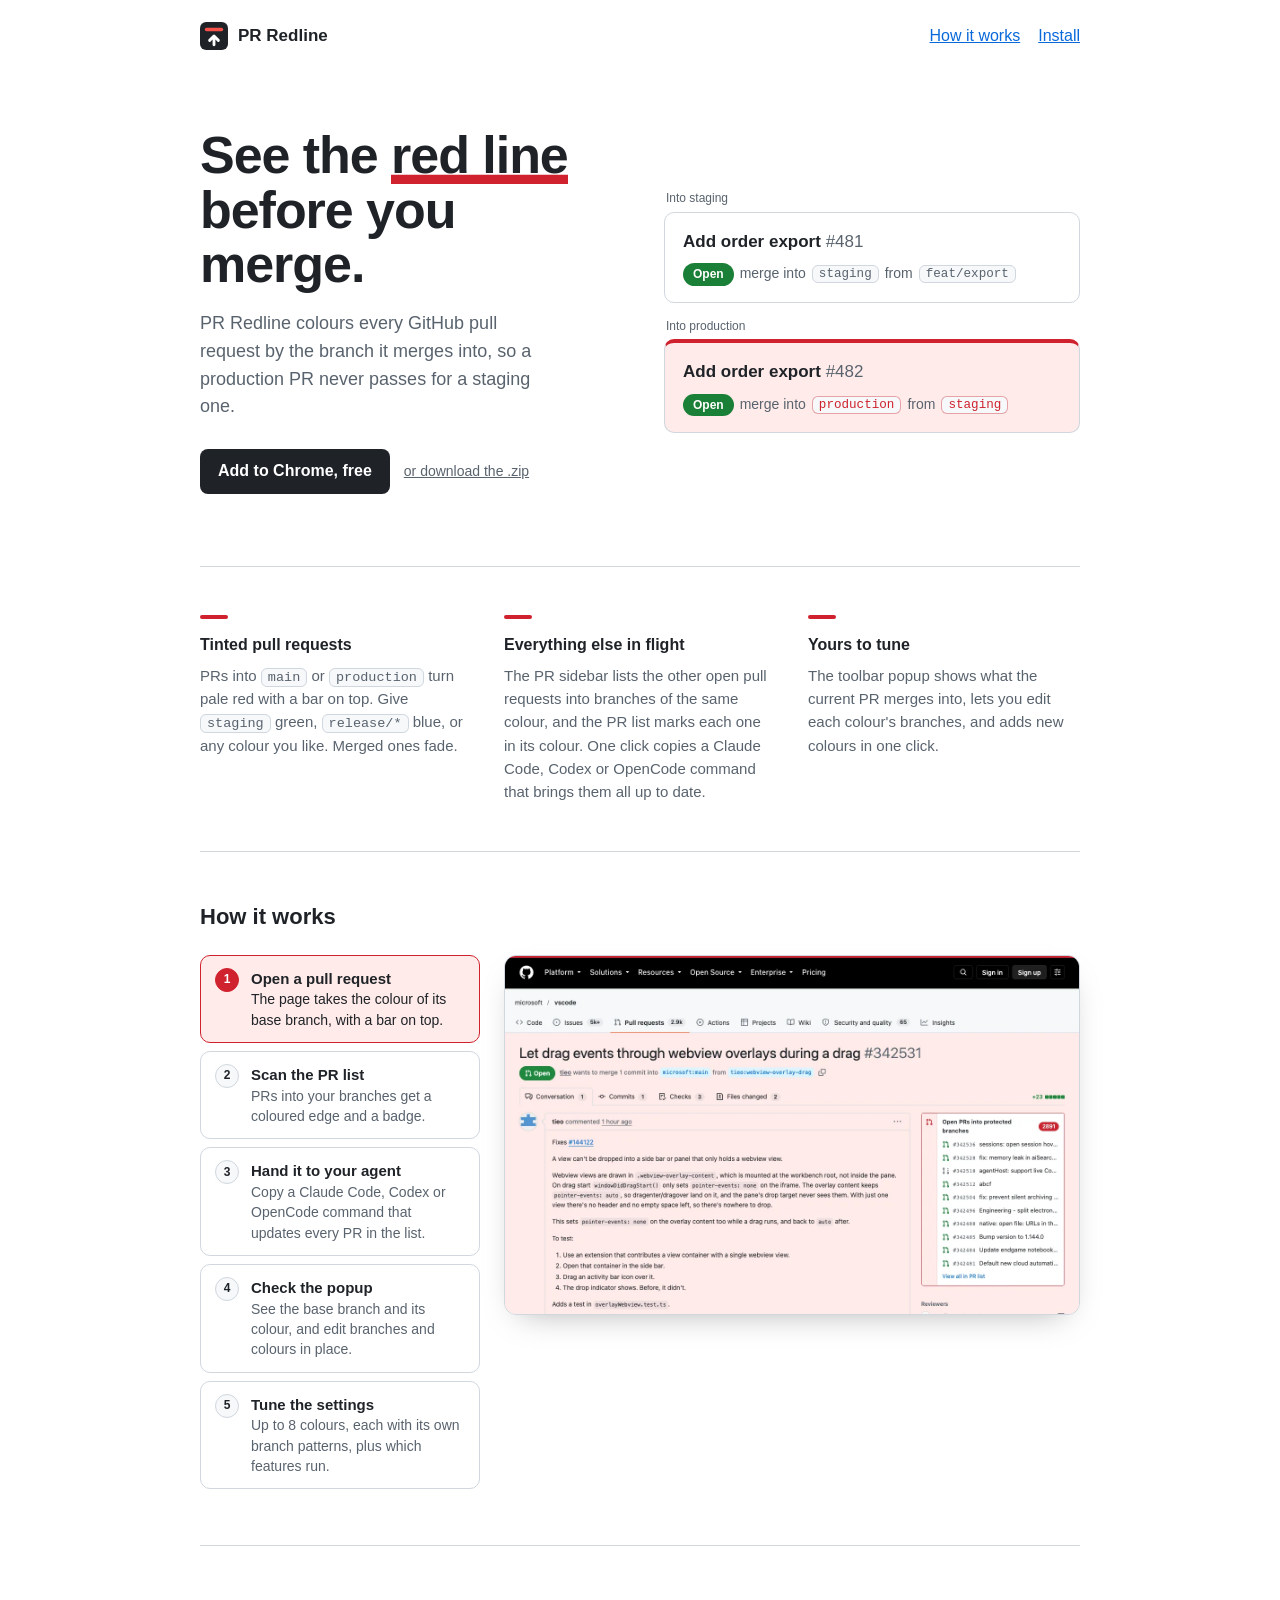
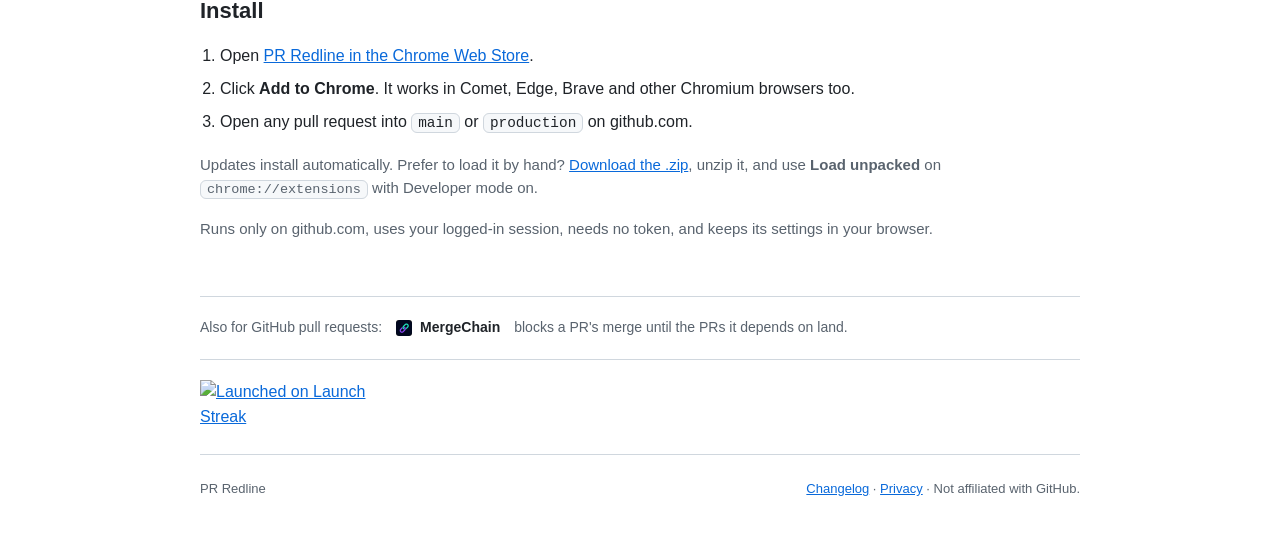
==== commit 3095549b: "site: add the Launch Streak badge above the footer The listing on launchstreak.dev links back to the" ====
--- a/docs/index.html
+++ b/docs/index.html
@@ -85,6 +85,10 @@
       .stack a:hover { text-decoration: underline; }
       .stack img { border-radius: 3px; }
 
+      /* Directory listings: badges sit in one row above the footer, so more can be added later. */
+      .listed { display: flex; flex-wrap: wrap; align-items: center; gap: 12px; padding: 20px 0; border-top: 1px solid var(--border); }
+      .listed img { display: block; height: 54px; width: auto; }
+
       @media (max-width: 720px) {
         .hero { grid-template-columns: 1fr; gap: 36px; padding: 32px 0 48px; }
         .features { grid-template-columns: 1fr; gap: 24px; }
@@ -185,6 +189,15 @@
         <span>blocks a PR's merge until the PRs it depends on land.</span>
       </aside>
 
+      <aside class="listed" aria-label="Listed on">
+        <a href="https://launchstreak.dev/dev-tools/pr-redline" target="_blank" rel="noopener">
+          <picture>
+            <source srcset="https://launchstreak.dev/badge/launch-streak-badge-dark.svg" media="(prefers-color-scheme: dark)" />
+            <img src="https://launchstreak.dev/badge/launch-streak-badge-light.svg" alt="Launched on Launch Streak" width="248" height="68" />
+          </picture>
+        </a>
+      </aside>
+
       <footer>
         <span>PR Redline</span>
         <span><a href="changelog.html">Changelog</a> · <a href="privacy.html">Privacy</a> · Not affiliated with GitHub.</span>
